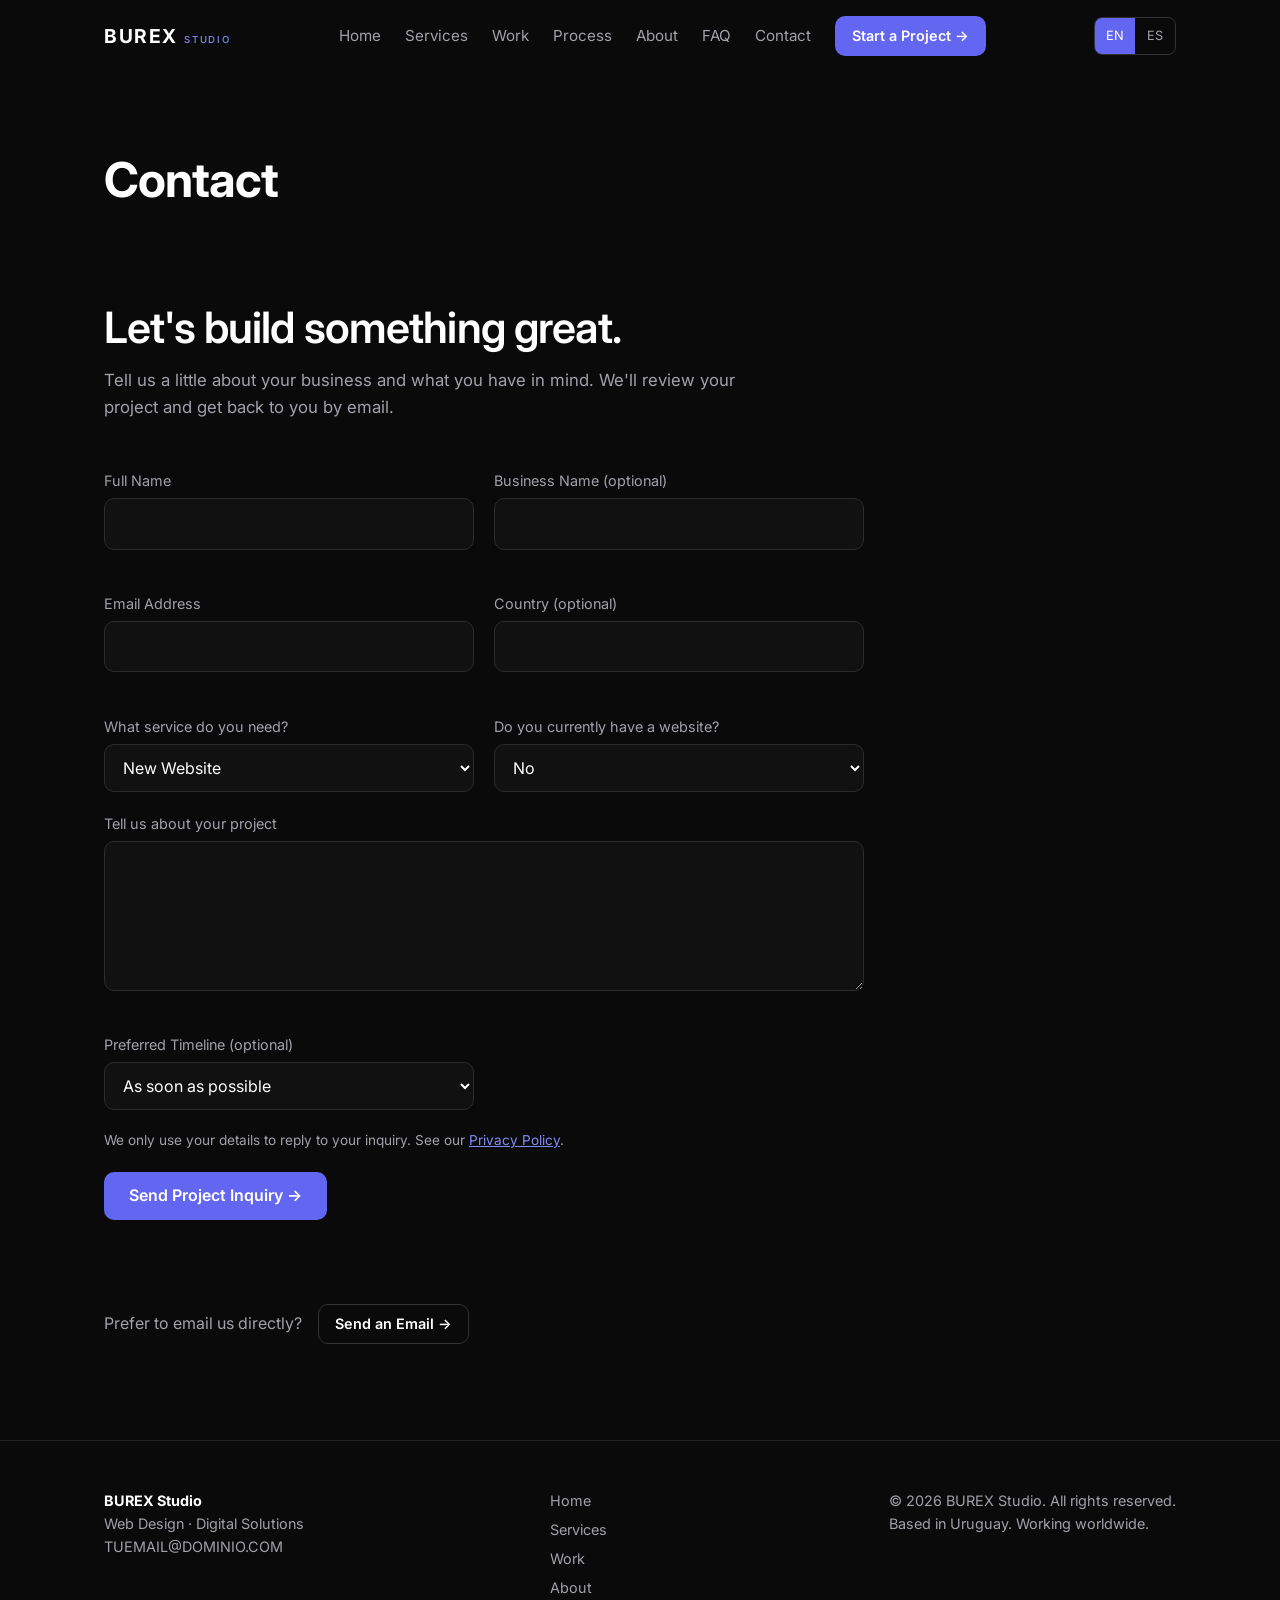
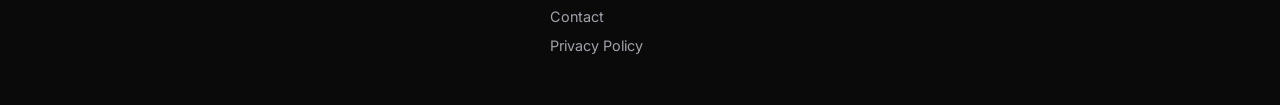
==== pages/contact.html @ cbcdcb1d "Primera version de BUREX Studio" ====
<!DOCTYPE html><html lang="en"><head><meta charset="UTF-8"><meta name="viewport" content="width=device-width, initial-scale=1">
<title>Contact | BUREX Studio</title><meta name="description" content="BUREX Studio designs modern, fast websites that help businesses build trust and win more customers.">
<meta property="og:title" content="BUREX Studio | Web Design for Businesses"><meta property="og:description" content="BUREX Studio designs modern, fast websites that help businesses build trust and win more customers."><meta property="og:type" content="website">
<link rel="icon" href="data:image/svg+xml,%3Csvg xmlns=%22http://www.w3.org/2000/svg%22 viewBox=%220 0 32 32%22%3E%3Crect width=%2232%22 height=%2232%22 rx=%228%22 fill=%22%236366f1%22/%3E%3Ctext x=%2216%22 y=%2222%22 font-size=%2218%22 font-weight=%22700%22 text-anchor=%22middle%22 fill=%22white%22 font-family=%22sans-serif%22%3EB%3C/text%3E%3C/svg%3E">
<link rel="preconnect" href="https://fonts.googleapis.com"><link rel="preconnect" href="https://fonts.gstatic.com" crossorigin><link rel="stylesheet" href="https://fonts.googleapis.com/css2?family=Inter:wght@400;500;600;700&display=swap">
<link rel="stylesheet" href="../css/style.css"><link rel="stylesheet" href="../css/responsive.css"><link rel="stylesheet" href="../css/animations.css"></head>
<body data-root="../" data-title-key="nav.contact">
<header class="navbar"><div class="container navbar-inner"><a class="logo" href="../index.html" aria-label="BUREX Studio">BUREX<small>STUDIO</small></a>
<nav aria-label="Main"><ul class="nav-menu" id="nav-menu"><li><a href="../index.html#home" data-i18n="nav.home">Home</a></li><li><a href="../index.html#services" data-i18n="nav.services">Services</a></li><li><a href="../index.html#work" data-i18n="nav.work">Work</a></li><li><a href="../index.html#process" data-i18n="nav.process">Process</a></li><li><a href="../index.html#about" data-i18n="nav.about">About</a></li><li><a href="../index.html#faq" data-i18n="nav.faq">FAQ</a></li><li><a href="../index.html#contact" data-i18n="nav.contact">Contact</a></li><li><a class="btn btn-primary btn-small" href="../index.html#contact" data-i18n="nav.cta">Start a Project →</a></li></ul></nav>
<div class="nav-actions"><div class="lang-switch" role="group" aria-label="Language"><button type="button" data-lang="en">EN</button><button type="button" data-lang="es">ES</button></div>
<button class="nav-toggle" aria-expanded="false" aria-controls="nav-menu" aria-label="Menu"><span></span><span></span><span></span></button></div></div></header>
<main id="main"><section class="page-hero"><div class="container"><h1 data-i18n="nav.contact">Contact</h1></div></section><section id="contact" class="contact-section"><div class="container"><h2 data-i18n="contact.title">Let's build something great.</h2><p class="section-text" data-i18n="contact.sub">Tell us a little about your business and what you have in mind. We'll review your project and get back to you by email.</p>
<form id="contact-form" class="contact-form" novalidate>
<div class="field"><label for="name" data-i18n="contact.name">Full Name</label><input id="name" name="Full Name" type="text" required autocomplete="name"><span class="field-error" id="name-error" role="alert"></span></div><div class="field"><label for="business" data-i18n="contact.business">Business Name (optional)</label><input id="business" name="Business Name" type="text" autocomplete="organization"></div><div class="field"><label for="email" data-i18n="contact.email">Email Address</label><input id="email" name="email" type="email" required autocomplete="email"><span class="field-error" id="email-error" role="alert"></span></div><div class="field"><label for="country" data-i18n="contact.country">Country (optional)</label><input id="country" name="Country" type="text" autocomplete="country-name"></div>
<div class="field"><label for="service" data-i18n="contact.service">What service do you need?</label><select id="service" name="Service"><option value="New Website" data-i18n="contact.s1">New Website</option><option value="Website Redesign" data-i18n="contact.s2">Website Redesign</option><option value="Landing Page" data-i18n="contact.s3">Landing Page</option><option value="Website Maintenance" data-i18n="contact.s4">Website Maintenance</option><option value="Other" data-i18n="contact.s5">Other</option></select></div>
<div class="field"><label for="hasSite" data-i18n="contact.hasSite">Do you currently have a website?</label><select id="hasSite" name="Has Website"><option value="No" data-i18n="contact.no">No</option><option value="Yes" data-i18n="contact.yes">Yes</option></select></div>
<div class="field full" id="siteUrlField" hidden><label for="siteUrl" data-i18n="contact.url">Website URL</label><input id="siteUrl" name="Current Website" type="url" placeholder="https://"></div>
<div class="field full"><label for="project" data-i18n="contact.project">Tell us about your project</label><textarea id="project" name="Project Details" required></textarea><span class="field-error" id="project-error" role="alert"></span></div>
<div class="field"><label for="timeline" data-i18n="contact.timeline">Preferred Timeline (optional)</label><select id="timeline" name="Timeline"><option value="As soon as possible" data-i18n="contact.t1">As soon as possible</option><option value="Within a month" data-i18n="contact.t2">Within a month</option><option value="Flexible" data-i18n="contact.t3">Flexible</option><option value="Not sure yet" data-i18n="contact.t4">Not sure yet</option></select></div>
<div class="visually-hidden" aria-hidden="true"><label>Leave empty<input name="_gotcha" tabindex="-1" autocomplete="off"></label></div>
<p class="form-note full"><span data-i18n="contact.privacy">We only use your details to reply to your inquiry. See our</span> <a href="../pages/privacy.html" data-i18n="contact.privacyLink">Privacy Policy</a>.</p>
<div class="form-actions"><button class="btn btn-primary" id="submit-btn" type="submit" data-i18n="contact.send">Send Project Inquiry →</button></div>
<p class="form-status" id="form-status" role="status" aria-live="polite"></p>
</form>
<div class="alt-contact"><span data-i18n="contact.alt">Prefer to email us directly?</span> <a class="btn btn-secondary btn-small" id="mailto-btn" href="mailto:" data-i18n="contact.altBtn">Send an Email →</a></div></div></section></main>
<footer class="footer"><div class="container footer-inner"><div><strong>BUREX Studio</strong><p data-i18n="footer.tag">Web Design · Digital Solutions</p><p><a id="footer-email" href="mailto:"></a></p></div>
<ul class="footer-links"><li><a href="../index.html#home" data-i18n="nav.home">Home</a></li><li><a href="../index.html#services" data-i18n="nav.services">Services</a></li><li><a href="../index.html#work" data-i18n="nav.work">Work</a></li><li><a href="../index.html#about" data-i18n="nav.about">About</a></li><li><a href="../index.html#contact" data-i18n="nav.contact">Contact</a></li><li><a href="../pages/privacy.html" data-i18n="footer.privacy">Privacy Policy</a></li></ul>
<p>© <span id="year"></span> BUREX Studio. <span data-i18n="footer.rights">All rights reserved.</span><br><span data-i18n="footer.based">Based in Uruguay. Working worldwide.</span></p></div></footer>
<script src="../js/config.js"></script><script src="../js/navigation.js"></script><script src="../js/animations.js"></script><script src="../js/translations.js"></script><script src="../js/main.js"></script><script src="../js/contact.js"></script></body></html>
---- css/style.css ----
:root{--background:#0a0a0a;--surface:#111;--border:#222;--text-primary:#fff;--text-secondary:#a1a1aa;--accent:#6366f1;--accent-hover:#818cf8;--radius:12px;--max:1120px}
*{box-sizing:border-box;margin:0;padding:0}
html{scroll-behavior:smooth;scroll-padding-top:80px}
body{background:var(--background);color:var(--text-primary);font-family:Inter,system-ui,-apple-system,"Segoe UI",sans-serif;line-height:1.6;overflow-x:hidden}
a{color:inherit;text-decoration:none}[hidden]{display:none!important}
:focus-visible{outline:2px solid var(--accent-hover);outline-offset:3px}
.container{max-width:var(--max);margin:0 auto;padding:0 24px}
section{padding:96px 0}
h1,h2,h3{line-height:1.12;letter-spacing:-.02em}
h1{font-size:clamp(2.4rem,6vw,4.4rem);font-weight:700}
h2{font-size:clamp(1.8rem,3.6vw,2.7rem);font-weight:600;max-width:18em;margin-bottom:16px}
h3{font-size:1.15rem;margin-bottom:8px}
.lead,.section-text{color:var(--text-secondary);max-width:40em;font-size:1.05rem}
.section-text{margin-bottom:48px}.section-text.tight{margin-bottom:16px}.spaced{margin-top:40px}
.visually-hidden{position:absolute;left:-9999px;width:1px;height:1px;overflow:hidden}
.btn{display:inline-flex;align-items:center;justify-content:center;min-height:48px;padding:0 24px;border-radius:10px;font:inherit;font-weight:600;border:1px solid transparent;cursor:pointer;transition:background .2s,transform .2s,border-color .2s}
.btn:hover{transform:translateY(-1px)}.btn:disabled{opacity:.6;cursor:wait}
.btn-primary{background:var(--accent);color:#fff}.btn-primary:hover{background:var(--accent-hover)}
.btn-secondary{border-color:#333;color:#fff;background:transparent}.btn-secondary:hover{border-color:var(--accent)}
.btn-small{min-height:40px;padding:0 16px;font-size:.9rem}
.navbar{position:sticky;top:0;z-index:50;border-bottom:1px solid transparent;transition:background .3s,border-color .3s}
.navbar.scrolled{background:rgba(10,10,10,.85);backdrop-filter:blur(12px);border-color:var(--border)}
.navbar-inner{display:flex;align-items:center;justify-content:space-between;height:72px;gap:16px}
.logo{font-weight:700;letter-spacing:.08em;font-size:1.2rem}.logo small{font-size:.6rem;font-weight:500;color:var(--accent-hover);margin-left:6px;letter-spacing:.2em}
.nav-menu{display:flex;align-items:center;gap:24px;list-style:none}
.nav-menu a:not(.btn){color:var(--text-secondary);font-size:.95rem;transition:color .2s}.nav-menu a:not(.btn):hover{color:#fff}
.nav-actions{display:flex;align-items:center;gap:8px}
.lang-switch{display:flex;border:1px solid #333;border-radius:8px;overflow:hidden}
.lang-switch button{background:none;border:0;color:var(--text-secondary);font:inherit;font-size:.8rem;min-width:40px;min-height:36px;cursor:pointer}
.lang-switch button[aria-pressed=true]{background:var(--accent);color:#fff}
.nav-toggle{display:none;background:none;border:0;width:44px;height:44px;cursor:pointer;flex-direction:column;justify-content:center;gap:6px;align-items:center}
.nav-toggle span{display:block;width:24px;height:2px;background:#fff;transition:transform .3s,opacity .3s}
.nav-toggle[aria-expanded=true] span:nth-child(1){transform:translateY(8px) rotate(45deg)}
.nav-toggle[aria-expanded=true] span:nth-child(2){opacity:0}
.nav-toggle[aria-expanded=true] span:nth-child(3){transform:translateY(-8px) rotate(-45deg)}
.hero-section{position:relative;padding:130px 0 120px;overflow:hidden}
.hero-grid{position:absolute;inset:0;background-image:linear-gradient(var(--border) 1px,transparent 1px),linear-gradient(90deg,var(--border) 1px,transparent 1px);background-size:56px 56px;opacity:.5;-webkit-mask-image:radial-gradient(ellipse at 50% 30%,#000 20%,transparent 70%);mask-image:radial-gradient(ellipse at 50% 30%,#000 20%,transparent 70%)}
.hero-content{position:relative}.hero-content h1{max-width:12em;margin-bottom:24px}
.hero-actions{display:flex;gap:16px;flex-wrap:wrap;margin-top:36px}
.card-grid{display:grid;grid-template-columns:repeat(3,1fr);gap:20px}.card-grid.four{grid-template-columns:repeat(4,1fr)}
.card{background:var(--surface);border:1px solid var(--border);border-radius:var(--radius);padding:28px;transition:border-color .2s}
.card:hover{border-color:var(--accent)}.card p{color:var(--text-secondary);font-size:.97rem}
.icon{width:28px;height:28px;color:var(--accent-hover);margin-bottom:16px}
.card .btn{margin-top:20px}
.project-thumb{aspect-ratio:16/10;border-radius:8px;margin-bottom:20px;background:linear-gradient(135deg,#1b1b2e,#0f0f18);border:1px solid var(--border);position:relative;overflow:hidden}
.project-thumb::before{content:"";position:absolute;left:12%;right:12%;top:18%;height:10px;border-radius:5px;background:#2a2a40;box-shadow:0 26px 0 -2px #232336,0 52px 0 -2px #232336}
.project-thumb::after{content:"";position:absolute;left:12%;bottom:16%;width:28%;height:22px;border-radius:6px;background:var(--accent)}
.badge{display:inline-block;font-size:.75rem;font-weight:600;padding:3px 10px;border-radius:99px;border:1px solid var(--accent);color:var(--accent-hover);margin-bottom:12px}
.card .project-meta{font-size:.85rem;margin-bottom:10px}
.steps{display:grid;grid-template-columns:repeat(4,1fr);gap:20px;list-style:none}
.step{border-top:2px solid var(--accent);padding-top:20px}.step-number{color:var(--accent-hover);font-weight:700;font-size:.9rem}.step p{color:var(--text-secondary);font-size:.95rem}
.about-location{color:var(--accent-hover);font-weight:500}
.faq-list{max-width:760px;display:grid;gap:12px}
.faq-item{border:1px solid var(--border);border-radius:var(--radius);background:var(--surface)}.faq-item h3{margin:0}
.faq-question{width:100%;text-align:left;background:none;border:0;color:#fff;font:inherit;font-weight:600;padding:20px 24px;min-height:56px;cursor:pointer;display:flex;justify-content:space-between;gap:16px}
.faq-question::after{content:"+";color:var(--accent-hover);transition:transform .3s}.faq-question[aria-expanded=true]::after{transform:rotate(45deg)}
.faq-answer{display:grid;grid-template-rows:0fr;transition:grid-template-rows .35s ease}.faq-answer.open{grid-template-rows:1fr}
.faq-answer>div{overflow:hidden}.faq-answer p{padding:0 24px 20px;color:var(--text-secondary)}
.contact-form{display:grid;grid-template-columns:1fr 1fr;gap:20px;max-width:760px}
.field{display:grid;gap:6px;align-content:start}.field.full,.form-note,.form-actions,.form-status{grid-column:1/-1}
label{font-size:.9rem;color:var(--text-secondary)}
input,select,textarea{background:var(--surface);border:1px solid #2c2c2c;border-radius:10px;color:#fff;font:inherit;padding:12px 14px;min-height:48px;width:100%}
textarea{min-height:150px;resize:vertical}
input:focus,select:focus,textarea:focus{border-color:var(--accent);outline:none}
input.invalid,textarea.invalid{border-color:#f87171}
.field-error{color:#f87171;font-size:.85rem;min-height:1.2em}
.form-note{color:var(--text-secondary);font-size:.85rem}.form-note a{color:var(--accent-hover);text-decoration:underline}
.form-status{min-height:1.5em}.form-status.ok{color:#4ade80}.form-status.err{color:#f87171}
.alt-contact{margin-top:40px;display:flex;gap:16px;align-items:center;flex-wrap:wrap;color:var(--text-secondary)}
.page-hero{padding:80px 0 0}.page-hero h1{font-size:clamp(2rem,4vw,3rem)}
.prose{max-width:720px}
.footer{border-top:1px solid var(--border);padding:48px 0;color:var(--text-secondary);font-size:.9rem}
.footer-inner{display:flex;justify-content:space-between;flex-wrap:wrap;gap:24px}
.footer strong{color:#fff}.footer-links{list-style:none;display:grid;gap:6px}.footer a:hover{color:#fff}
---- css/responsive.css ----
@media (max-width:1024px){.card-grid.four,.steps{grid-template-columns:1fr 1fr}.card-grid{grid-template-columns:1fr 1fr}}
@media (max-width:768px){
section{padding:64px 0}.hero-section{padding:72px 0}
.nav-toggle{display:flex}
.nav-menu{position:absolute;top:72px;left:0;right:0;flex-direction:column;align-items:stretch;gap:0;background:var(--background);border-bottom:1px solid var(--border);padding:8px 24px 24px;display:none}
.nav-menu.open{display:flex}.nav-menu li a:not(.btn){display:block;padding:14px 0}
.card-grid,.card-grid.four,.steps,.contact-form{grid-template-columns:1fr}
.hero-actions .btn,.form-actions .btn{width:100%}
}
---- css/animations.css ----
.hero-grid{animation:grid-drift 30s linear infinite}
@keyframes grid-drift{to{background-position:56px 56px}}
.reveal{opacity:0;transform:translateY(16px);transition:opacity .6s ease,transform .6s ease}.reveal.visible{opacity:1;transform:none}
@media (prefers-reduced-motion:reduce){*{animation:none!important;transition:none!important;scroll-behavior:auto!important}.reveal{opacity:1;transform:none}}
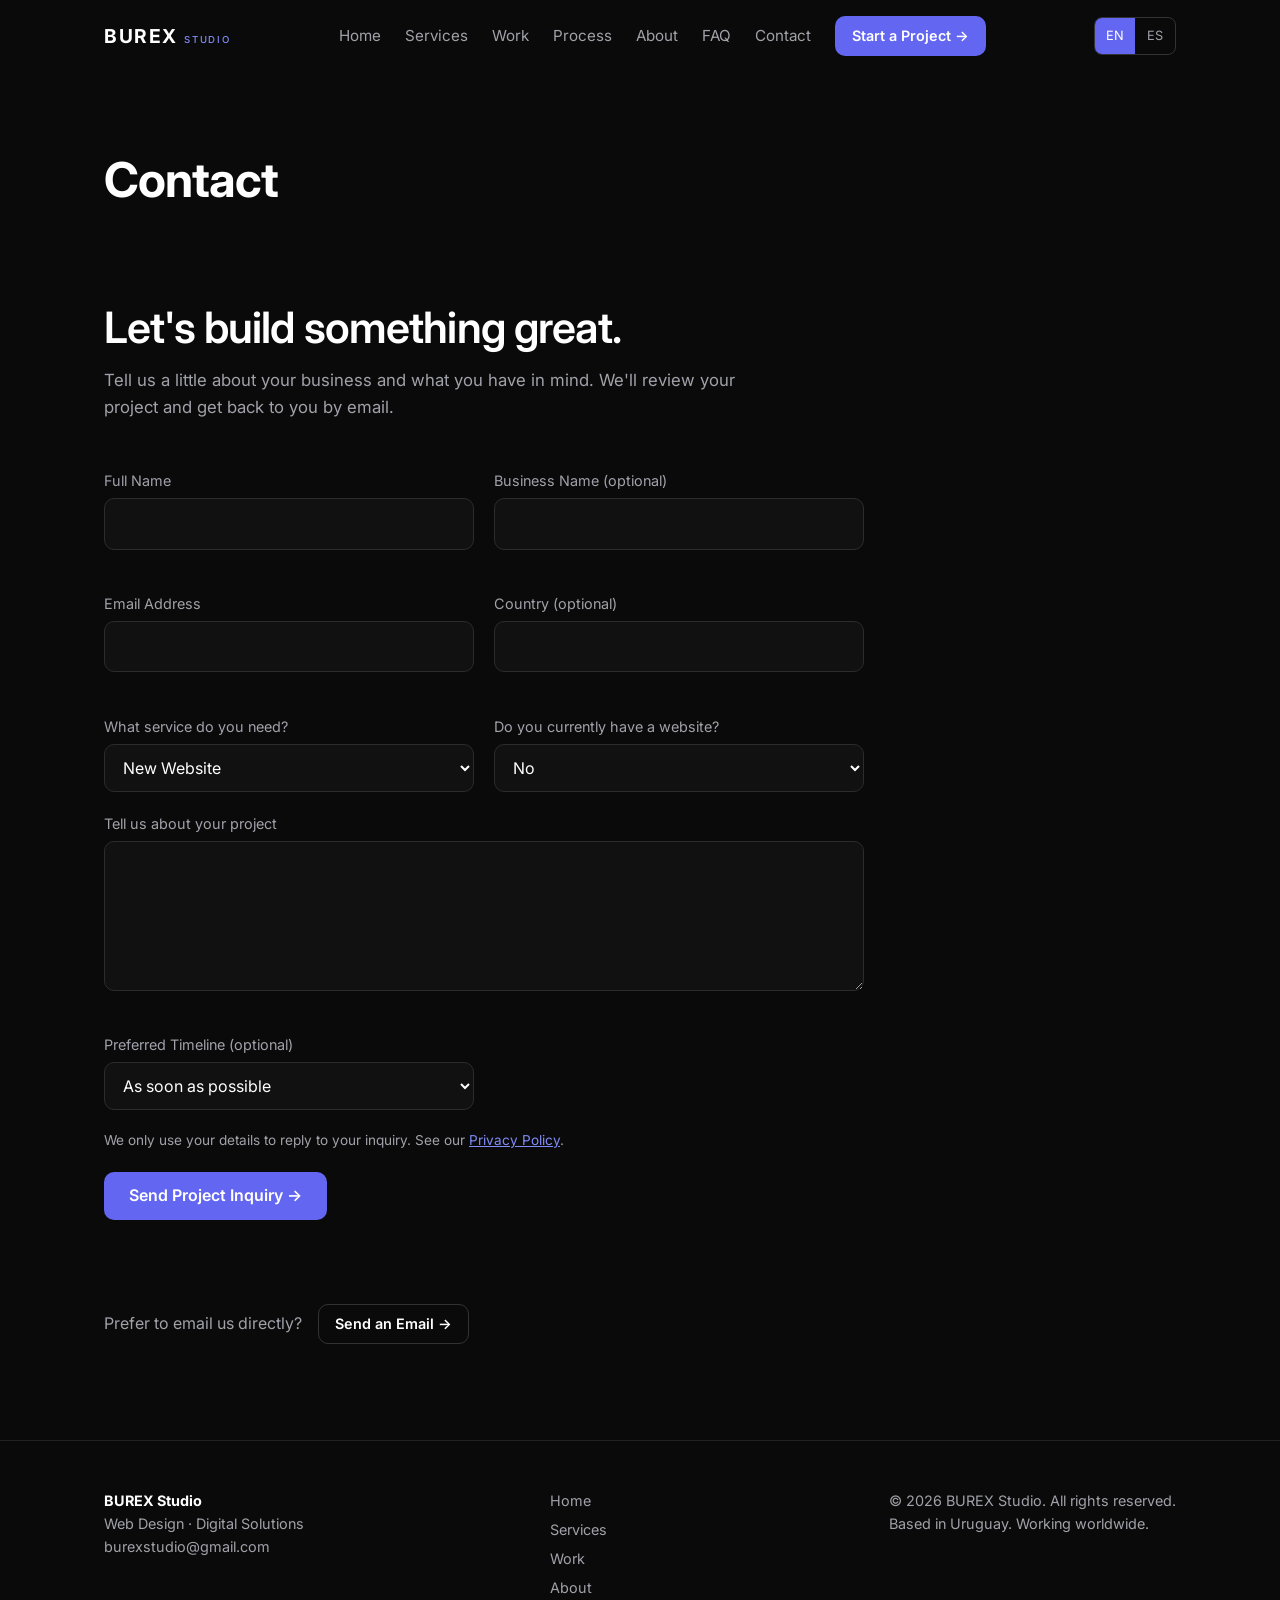
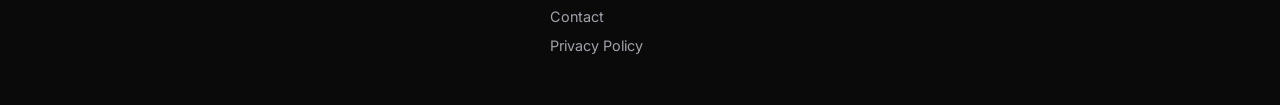
==== commit d1a95ec3: "Cambiar formulario a Netlify Forms" ====
--- a/pages/contact.html
+++ b/pages/contact.html
@@ -10,7 +10,8 @@
 <div class="nav-actions"><div class="lang-switch" role="group" aria-label="Language"><button type="button" data-lang="en">EN</button><button type="button" data-lang="es">ES</button></div>
 <button class="nav-toggle" aria-expanded="false" aria-controls="nav-menu" aria-label="Menu"><span></span><span></span><span></span></button></div></div></header>
 <main id="main"><section class="page-hero"><div class="container"><h1 data-i18n="nav.contact">Contact</h1></div></section><section id="contact" class="contact-section"><div class="container"><h2 data-i18n="contact.title">Let's build something great.</h2><p class="section-text" data-i18n="contact.sub">Tell us a little about your business and what you have in mind. We'll review your project and get back to you by email.</p>
-<form id="contact-form" class="contact-form" novalidate>
+<form id="contact-form" class="contact-form" name="burex-contact" method="POST" action="/" data-netlify="true" netlify-honeypot="_gotcha" novalidate>
+ <input type="hidden" name="form-name" value="burex-contact">
 <div class="field"><label for="name" data-i18n="contact.name">Full Name</label><input id="name" name="Full Name" type="text" required autocomplete="name"><span class="field-error" id="name-error" role="alert"></span></div><div class="field"><label for="business" data-i18n="contact.business">Business Name (optional)</label><input id="business" name="Business Name" type="text" autocomplete="organization"></div><div class="field"><label for="email" data-i18n="contact.email">Email Address</label><input id="email" name="email" type="email" required autocomplete="email"><span class="field-error" id="email-error" role="alert"></span></div><div class="field"><label for="country" data-i18n="contact.country">Country (optional)</label><input id="country" name="Country" type="text" autocomplete="country-name"></div>
 <div class="field"><label for="service" data-i18n="contact.service">What service do you need?</label><select id="service" name="Service"><option value="New Website" data-i18n="contact.s1">New Website</option><option value="Website Redesign" data-i18n="contact.s2">Website Redesign</option><option value="Landing Page" data-i18n="contact.s3">Landing Page</option><option value="Website Maintenance" data-i18n="contact.s4">Website Maintenance</option><option value="Other" data-i18n="contact.s5">Other</option></select></div>
 <div class="field"><label for="hasSite" data-i18n="contact.hasSite">Do you currently have a website?</label><select id="hasSite" name="Has Website"><option value="No" data-i18n="contact.no">No</option><option value="Yes" data-i18n="contact.yes">Yes</option></select></div>
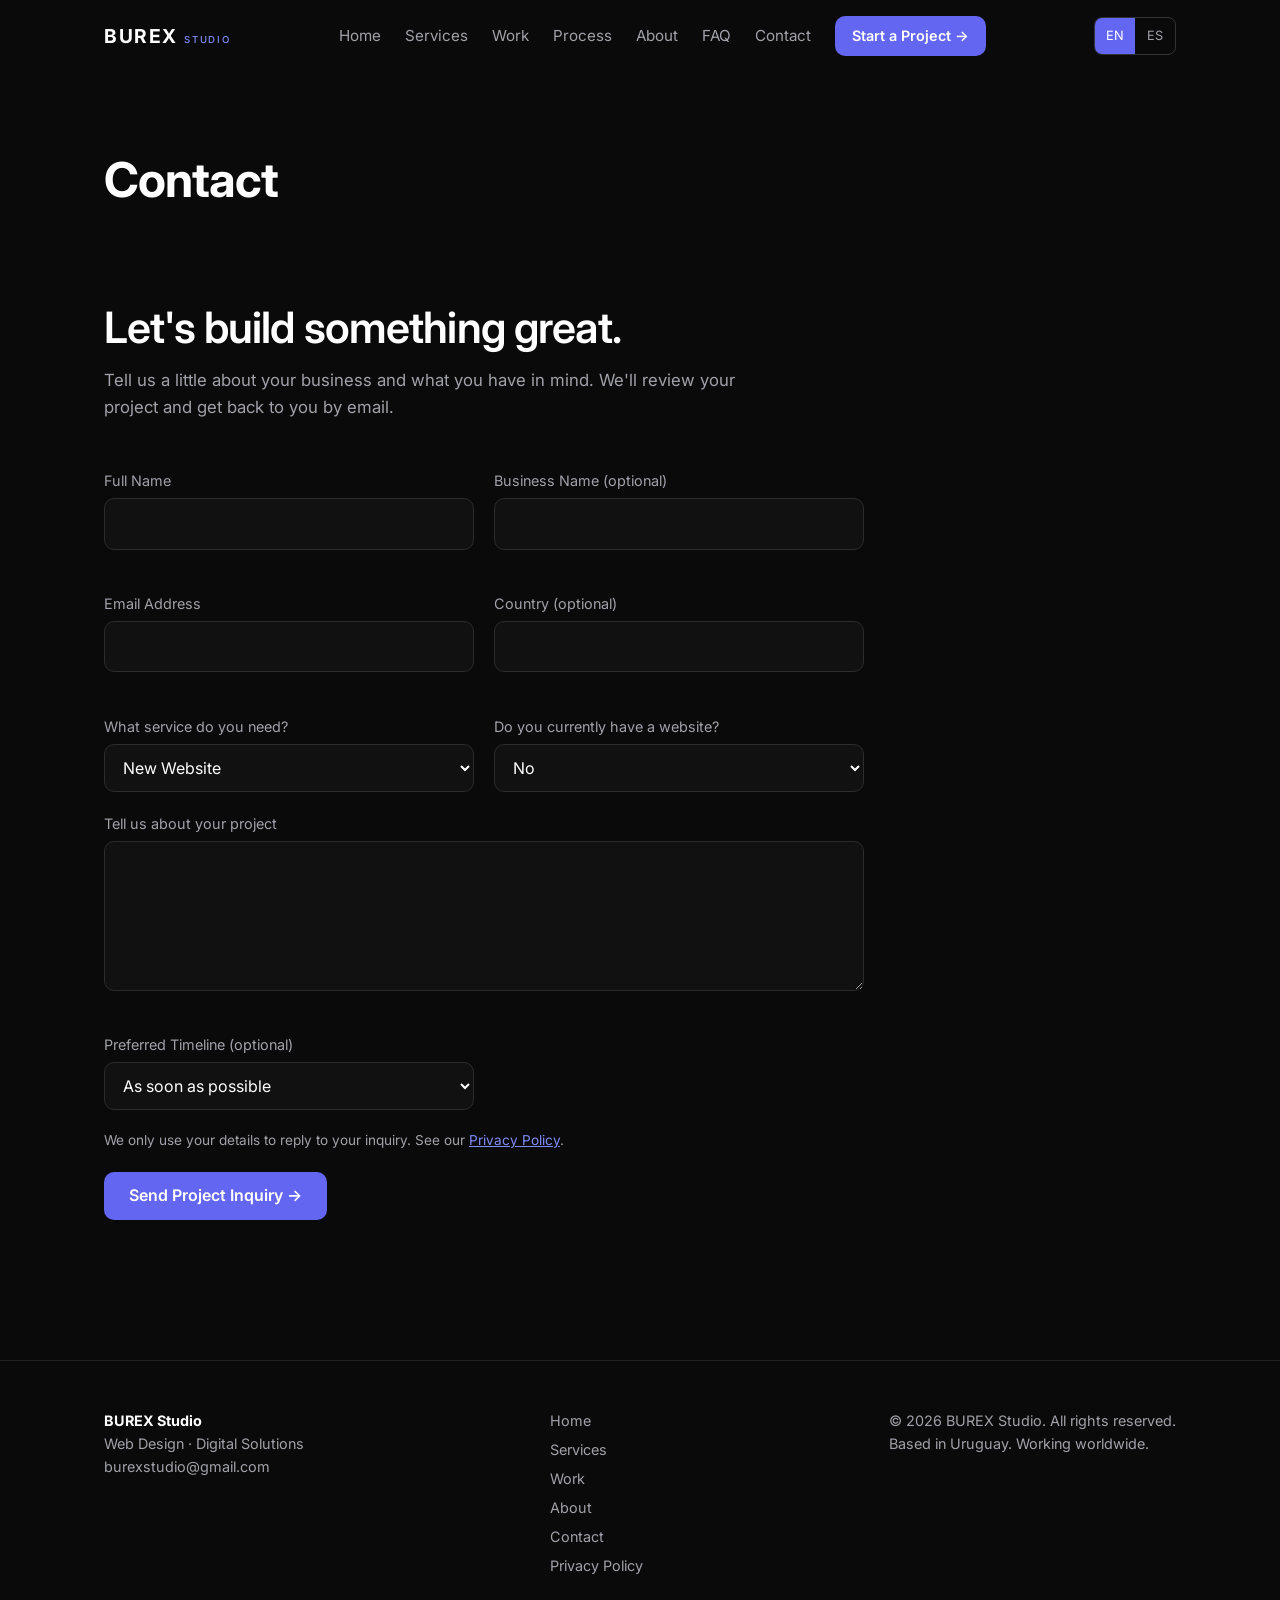
==== commit d041425f: "Eliminar correo alternativo" ====
--- a/pages/contact.html
+++ b/pages/contact.html
@@ -23,7 +23,7 @@
 <div class="form-actions"><button class="btn btn-primary" id="submit-btn" type="submit" data-i18n="contact.send">Send Project Inquiry →</button></div>
 <p class="form-status" id="form-status" role="status" aria-live="polite"></p>
 </form>
-<div class="alt-contact"><span data-i18n="contact.alt">Prefer to email us directly?</span> <a class="btn btn-secondary btn-small" id="mailto-btn" href="mailto:" data-i18n="contact.altBtn">Send an Email →</a></div></div></section></main>
+</div></section></main>
 <footer class="footer"><div class="container footer-inner"><div><strong>BUREX Studio</strong><p data-i18n="footer.tag">Web Design · Digital Solutions</p><p><a id="footer-email" href="mailto:"></a></p></div>
 <ul class="footer-links"><li><a href="../index.html#home" data-i18n="nav.home">Home</a></li><li><a href="../index.html#services" data-i18n="nav.services">Services</a></li><li><a href="../index.html#work" data-i18n="nav.work">Work</a></li><li><a href="../index.html#about" data-i18n="nav.about">About</a></li><li><a href="../index.html#contact" data-i18n="nav.contact">Contact</a></li><li><a href="../pages/privacy.html" data-i18n="footer.privacy">Privacy Policy</a></li></ul>
 <p>© <span id="year"></span> BUREX Studio. <span data-i18n="footer.rights">All rights reserved.</span><br><span data-i18n="footer.based">Based in Uruguay. Working worldwide.</span></p></div></footer>
--- a/css/style.css
+++ b/css/style.css
@@ -66,7 +66,6 @@
 .field-error{color:#f87171;font-size:.85rem;min-height:1.2em}
 .form-note{color:var(--text-secondary);font-size:.85rem}.form-note a{color:var(--accent-hover);text-decoration:underline}
 .form-status{min-height:1.5em}.form-status.ok{color:#4ade80}.form-status.err{color:#f87171}
-.alt-contact{margin-top:40px;display:flex;gap:16px;align-items:center;flex-wrap:wrap;color:var(--text-secondary)}
 .page-hero{padding:80px 0 0}.page-hero h1{font-size:clamp(2rem,4vw,3rem)}
 .prose{max-width:720px}
 .footer{border-top:1px solid var(--border);padding:48px 0;color:var(--text-secondary);font-size:.9rem}
